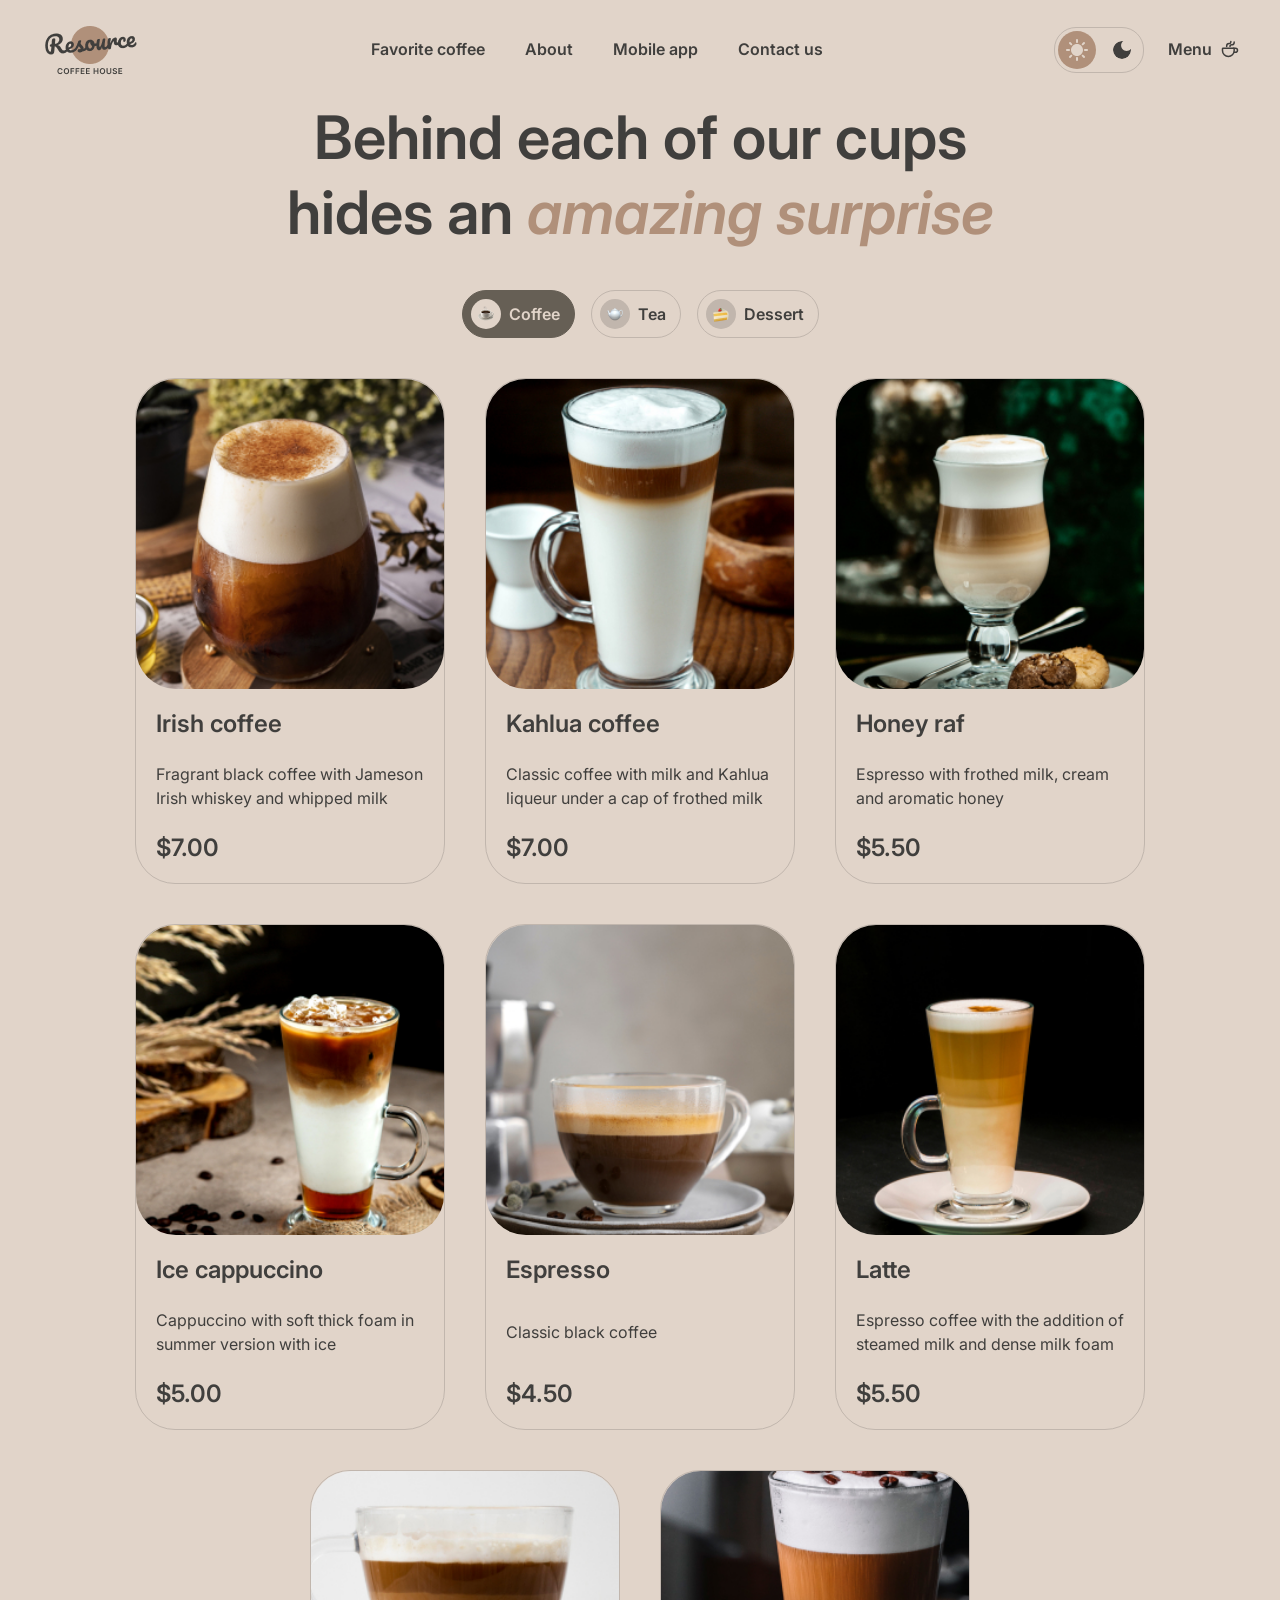
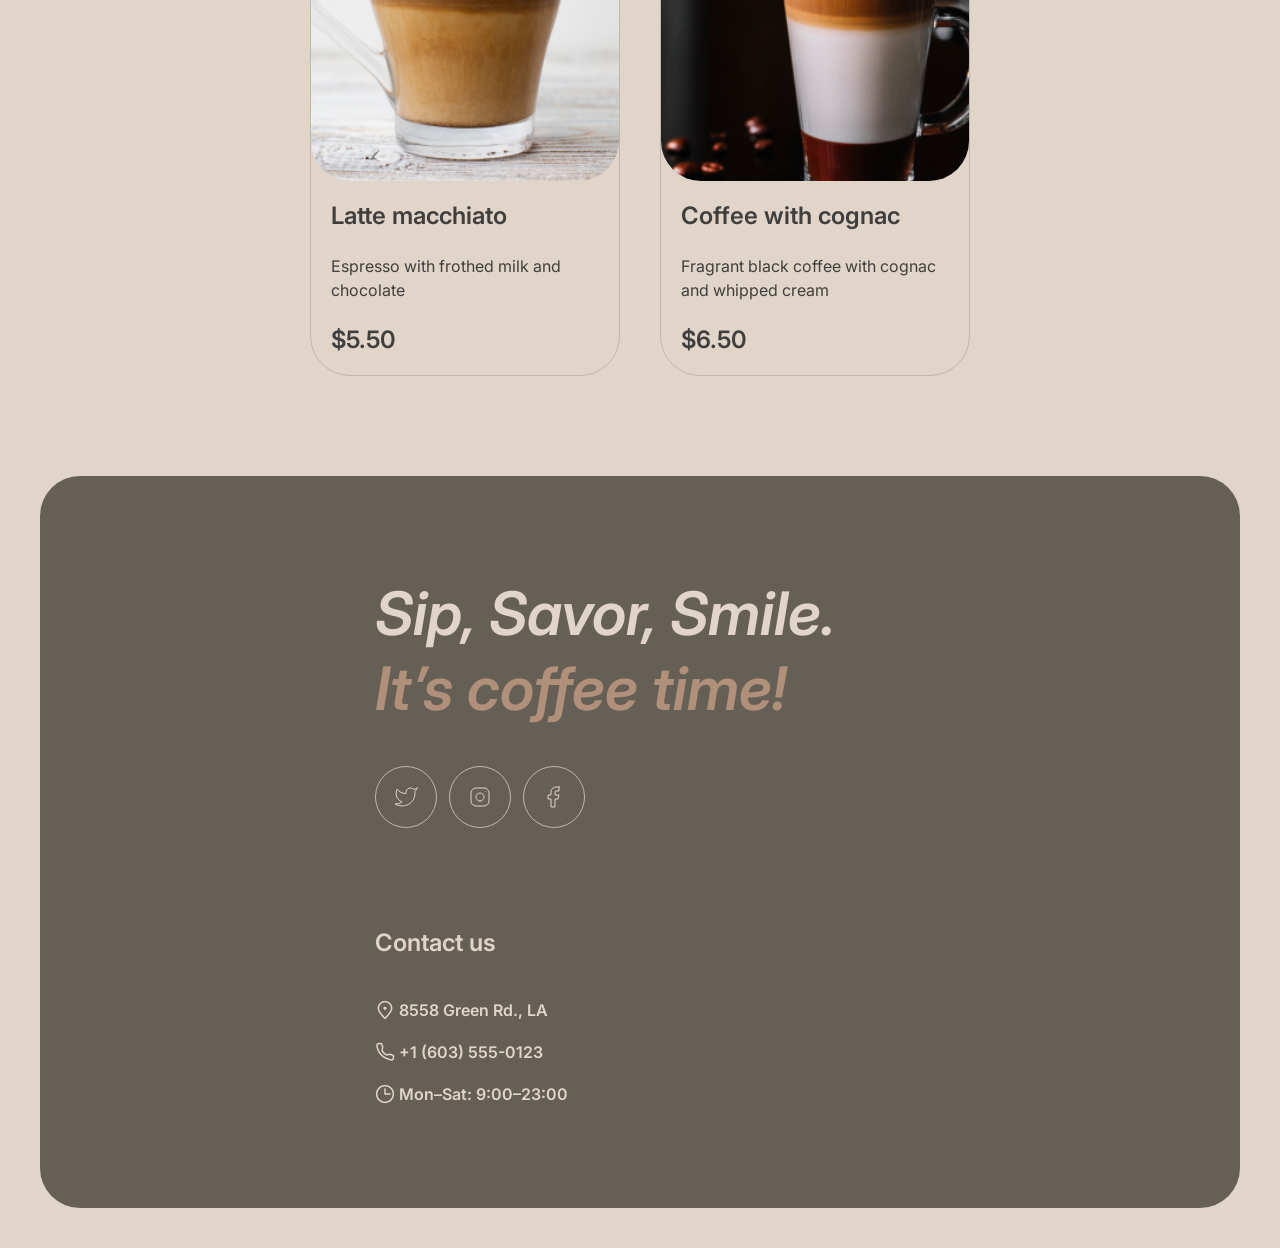
==== pages/menu.html @ 98337488 "feat: add slider" ====
<!DOCTYPE html>
<html lang="en">
<head>
    <meta charset="UTF-8">
    <meta name="viewport" content="width=device-width, initial-scale=1.0">
    <link rel="stylesheet" href="../style.css">
    <link rel="icon" href="../assets/img/favicon.svg" type="image/svg+xml">
    <link rel="preconnect" href="https://fonts.googleapis.com">
    <link rel="preconnect" href="https://fonts.gstatic.com" crossorigin>
    <link href="https://fonts.googleapis.com/css2?family=Inter:ital,opsz,wght@0,14..32,100..900;1,14..32,100..900&display=swap" rel="stylesheet">
    <title>Coffee House</title>
</head>
<body>
    <header class="wrapper">
        <div class="header-menu">
            <div class="logo">
                <a href="home.html">
                    <img class="logo-img light-logo active" src="../assets/img/logo-header.png" alt="Coffee House Logo">
                    <img class="logo-img dark-logo" src="../assets/img/logo-dark.png" alt="Coffee House Logo">
                </a>
            </div>
            <nav class="nav-links-container">
                <a href="home.html#favorite-coffee" class="link-button-text nav-link menu-item">Favorite coffee</a>
                <a href="home.html#about" class="link-button-text nav-link menu-item">About</a>
                <a href="home.html#mobile-app" class="link-button-text nav-link menu-item">Mobile app</a>
                <a href="home.html#contact-us" class="link-button-text nav-link menu-item">Contact us</a>
            </nav>
            <div class="coffee-menu">
                <div class="theme-switch">
                    <svg class = "sun active" width="22" height="22" viewBox="0 0 22 22" fill="none" xmlns="http://www.w3.org/2000/svg">
                        <path d="M10 3V1C10 0.45 10.45 0 11 0C11.55 0 12 0.45 12 1V3C12 3.55 11.55 4 11 4C10.45 4 10 3.55 10 3ZM17.36 6.05L18.77 4.63C19.16 4.24 19.16 3.61 18.77 3.22C18.38 2.83 17.75 2.83 17.36 3.22L15.95 4.64C15.56 5.03 15.56 5.66 15.95 6.05C16.34 6.44 16.97 6.44 17.36 6.05ZM21 10H19C18.45 10 18 10.45 18 11C18 11.55 18.45 12 19 12H21C21.55 12 22 11.55 22 11C22 10.45 21.55 10 21 10ZM11 18C10.45 18 10 18.45 10 19V21C10 21.55 10.45 22 11 22C11.55 22 12 21.55 12 21V19C12 18.45 11.55 18 11 18ZM4.64 6.05L3.22 4.64C2.83 4.25 2.83 3.61 3.22 3.23C3.61 2.85 4.25 2.84 4.63 3.23L6.04 4.64C6.43 5.03 6.43 5.67 6.04 6.05C5.65 6.43 5.02 6.44 4.64 6.05ZM15.95 15.95C15.56 16.34 15.56 16.98 15.95 17.36L17.36 18.77C17.75 19.16 18.39 19.16 18.77 18.77C19.16 18.38 19.16 17.74 18.77 17.36L17.36 15.95C16.98 15.56 16.34 15.56 15.95 15.95ZM1 12H3C3.55 12 4 11.55 4 11C4 10.45 3.55 10 3 10H1C0.45 10 0 10.45 0 11C0 11.55 0.45 12 1 12ZM4.64 18.78L6.05 17.37C6.44 16.98 6.44 16.34 6.05 15.96C5.66 15.58 5.02 15.57 4.64 15.96L3.23 17.37C2.84 17.76 2.84 18.4 3.23 18.78C3.61 19.17 4.25 19.17 4.64 18.78ZM11 5C7.69 5 5 7.69 5 11C5 14.31 7.69 17 11 17C14.31 17 17 14.31 17 11C17 7.69 14.31 5 11 5Z" fill="currentColor"/>
                    </svg>
                    <svg class="moon" width="18" height="18" viewBox="0 0 18 18" fill="none" xmlns="http://www.w3.org/2000/svg">
                        <path d="M9 0C4.03 0 0 4.03 0 9C0 13.97 4.03 18 9 18C13.97 18 18 13.97 18 9C18 8.54 17.96 8.08 17.9 7.64C16.92 9.01 15.32 9.9 13.5 9.9C10.52 9.9 8.1 7.48 8.1 4.5C8.1 2.69 8.99 1.08 10.36 0.0999999C9.92 0.0399999 9.46 0 9 0Z" fill="currentColor"/>
                    </svg>
                </div>
                <a href="menu.html" class="coffee-menu-button link-button-text menu-item">
                    <span>Menu</span>
                    <svg class="coffee-menu-icon" width="20" height="20" viewBox="0 0 20 20" fill="none" xmlns="http://www.w3.org/2000/svg">
                        <path d="M14.167 9.76667V11.6667C14.167 14.8883 11.5553 17.5 8.33366 17.5C5.112 17.5 2.50033 14.8883 2.50033 11.6667V9.76667C2.50033 9.4353 2.76896 9.16667 3.10033 9.16667H13.567C13.8984 9.16667 14.167 9.4353 14.167 9.76667Z" stroke="currentColor" stroke-width="1.5" stroke-linecap="round" stroke-linejoin="round"/>
                        <path d="M10.0003 7.50008C10.0003 6.66675 10.5956 5.83341 11.786 5.83341C13.101 5.83341 14.167 4.76743 14.167 3.45246V2.91675" stroke="currentColor" stroke-width="1.5" stroke-linecap="round" stroke-linejoin="round"/>
                        <path d="M6.66634 7.5V7.08333C6.66634 5.70262 7.78563 4.58333 9.16634 4.58333C10.0868 4.58333 10.833 3.83714 10.833 2.91667V2.5" stroke="currentColor" stroke-width="1.5" stroke-linecap="round" stroke-linejoin="round"/>
                        <path d="M13.333 9.16675H15.4163C16.5669 9.16675 17.4997 10.0995 17.4997 11.2501C17.4997 12.4007 16.5669 13.3334 15.4163 13.3334H14.1663" stroke="currentColor" stroke-width="1.5" stroke-linecap="round" stroke-linejoin="round"/>
                    </svg>
                </a>
            </div>
        </div>
    </header>

    <main class="wrapper">
        <section class="menu">
            <div class="menu-header">
                <h1 class="heading-2">Behind each of our cups hides an <span class="heading-2 accent">amazing surprise</span></h1>
                <div class="menu-tabs">
                    <div class="menu-tabs-button link-button-text active coffee-button">
                        <img src="../assets/img/coffee-icon.png" alt="Coffee">
                        <span>Coffee</span>
                    </div>
                    <div class="menu-tabs-button link-button-text tea-button" >
                        <img src="../assets/img/tea-icon.png" alt="Tea">
                        <span>Tea</span>
                    </div>
                    <div class="menu-tabs-button link-button-text dessert-button">
                        <img src="../assets/img/dessert-icon.png" alt="Dessert">
                        <span>Dessert</span>
                    </div>
                </div>
            </div>
            <div class="menu-lists">
                    <div class="menu-list coffee-list active">
                        <div class="menu-list-item">
                            <div class="menu-list-item-image" style="background-image: url('../assets/img/coffee-1.jpg');"></div>
                            <div class="menu-list-item-description">
                                <h2 class="heading-3">Irish coffee</h2>
                                <p class="medium-text">Fragrant black coffee with Jameson Irish whiskey and whipped milk</p>
                                <h2 class="heading-3">$7.00</h2>
                            </div>
                        </div>
                        <div class="menu-list-item">
                            <div class="menu-list-item-image" style="background-image: url('../assets/img/coffee-2.jpg');"></div>
                            <div class="menu-list-item-description">
                                <h2 class="heading-3">Kahlua coffee</h2>
                                <p class="medium-text">Classic coffee with milk and Kahlua liqueur under a cap of frothed milk</p>
                                <h2 class="heading-3">$7.00</h2>
                            </div>
                        </div>
                        <div class="menu-list-item">
                            <div class="menu-list-item-image" style="background-image: url('../assets/img/coffee-3.jpg');"></div>
                            <div class="menu-list-item-description">
                                <h2 class="heading-3">Honey raf</h2>
                                <p class="medium-text">Espresso with frothed milk, cream and aromatic honey</p>
                                <h2 class="heading-3">$5.50</h2>
                            </div>
                        </div>
                        <div class="menu-list-item">
                            <div class="menu-list-item-image" style="background-image: url('../assets/img/coffee-4.jpg');"></div>
                            <div class="menu-list-item-description">
                                <h2 class="heading-3">Ice cappuccino</h2>
                                <p class="medium-text">Cappuccino with soft thick foam in summer version with ice</p>
                                <h2 class="heading-3">$5.00</h2>
                            </div>
                        </div>
                        <div class="menu-list-item">
                            <div class="menu-list-item-image" style="background-image: url('../assets/img/coffee-5.jpg');"></div>
                            <div class="menu-list-item-description">
                                <h2 class="heading-3">Espresso</h2>
                                <p class="medium-text">Classic black coffee</p>
                                <h2 class="heading-3">$4.50</h2>
                            </div>
                        </div>
                        <div class="menu-list-item">
                            <div class="menu-list-item-image" style="background-image: url('../assets/img/coffee-6.jpg');"></div>
                            <div class="menu-list-item-description">
                                <h2 class="heading-3">Latte</h2>
                                <p class="medium-text">Espresso coffee with the addition of steamed milk and dense milk foam</p>
                                <h2 class="heading-3">$5.50</h2>
                            </div>
                        </div>
                        <div class="menu-list-item">
                            <div class="menu-list-item-image" style="background-image: url('../assets/img/coffee-7.jpg');"></div>
                            <div class="menu-list-item-description">
                                <h2 class="heading-3">Latte macchiato</h2>
                                <p class="medium-text">Espresso with frothed milk and chocolate</p>
                                <h2 class="heading-3">$5.50</h2>
                            </div>
                        </div>
                        <div class="menu-list-item">
                            <div class="menu-list-item-image" style="background-image: url('../assets/img/coffee-8.jpg');"></div>
                            <div class="menu-list-item-description">
                                <h2 class="heading-3">Coffee with cognac</h2>
                                <p class="medium-text">Fragrant black coffee with cognac and whipped cream</p>
                                <h2 class="heading-3">$6.50</h2>
                            </div>
                        </div>
                    </div>
                    <div class="menu-list tea-list">
                        <div class="menu-list-item">
                            <div class="menu-list-item-image" style="background-image: url('../assets/img/tea-1.png');"></div>
                            <div class="menu-list-item-description">
                                <h2 class="heading-3">Moroccan</h2>
                                <p class="medium-text">Fragrant black tea with the addition of tangerine, cinnamon, honey, lemon and mint</p>
                                <h2 class="heading-3">$4.50</h2>
                            </div>
                        </div>
                        <div class="menu-list-item">
                            <div class="menu-list-item-image" style="background-image: url('../assets/img/tea-2.png');"></div>
                            <div class="menu-list-item-description">
                                <h2 class="heading-3">Ginger</h2>
                                <p class="medium-text">Original black tea with fresh ginger, lemon and honey</p>
                                <h2 class="heading-3">$5.00</h2>
                            </div>
                        </div>
                        <div class="menu-list-item">
                            <div class="menu-list-item-image" style="background-image: url('../assets/img/tea-3.png');"></div>
                            <div class="menu-list-item-description">
                                <h2 class="heading-3">Cranberry</h2>
                                <p class="medium-text">Invigorating black tea with cranberry and honey</p>
                                <h2 class="heading-3">$5.00</h2>
                            </div>
                        </div>
                        <div class="menu-list-item">
                            <div class="menu-list-item-image" style="background-image: url('../assets/img/tea-4.png');"></div>
                            <div class="menu-list-item-description">
                                <h2 class="heading-3">Sea buckthorn</h2>
                                <p class="medium-text">Toning sweet black tea with sea buckthorn, fresh thyme and cinnamon</p>
                                <h2 class="heading-3">$5.50</h2>
                            </div>
                        </div>
                    </div>
                    <div class="menu-list dessert-list">
                        <div class="menu-list-item">
                            <div class="menu-list-item-image" style="background-image: url('../assets/img/dessert-1.png');"></div>
                            <div class="menu-list-item-description">
                                <h2 class="heading-3">Marble cheesecake</h2>
                                <p class="medium-text">Philadelphia cheese with lemon zest on a light sponge cake and red currant jam</p>
                                <h2 class="heading-3">$3.50</h2>
                            </div>
                        </div>
                        <div class="menu-list-item">
                            <div class="menu-list-item-image" style="background-image: url('../assets/img/dessert-2.png');"></div>
                            <div class="menu-list-item-description">
                                <h2 class="heading-3">Red velvet</h2>
                                <p class="medium-text">Layer cake with cream cheese frosting</p>
                                <h2 class="heading-3">$4.00</h2>
                            </div>
                        </div>
                        <div class="menu-list-item">
                            <div class="menu-list-item-image" style="background-image: url('../assets/img/dessert-3.png');"></div>
                            <div class="menu-list-item-description">
                                <h2 class="heading-3">Cheesecakes</h2>
                                <p class="medium-text">Soft cottage cheese pancakes with sour cream and fresh berries and sprinkled with powdered sugar</p>
                                <h2 class="heading-3">$4.50</h2>
                            </div>
                        </div>
                        <div class="menu-list-item">
                            <div class="menu-list-item-image" style="background-image: url('../assets/img/dessert-4.png');"></div>
                            <div class="menu-list-item-description">
                                <h2 class="heading-3">Creme brulee</h2>
                                <p class="medium-text">Delicate creamy dessert in a caramel basket with wild berries</p>
                                <h2 class="heading-3">$4.00</h2>
                            </div>
                        </div>
                        <div class="menu-list-item">
                            <div class="menu-list-item-image" style="background-image: url('../assets/img/dessert-5.png');"></div>
                            <div class="menu-list-item-description">
                                <h2 class="heading-3">Pancakes</h2>
                                <p class="medium-text">Tender pancakes with strawberry jam and fresh strawberries</p>
                                <h2 class="heading-3">$4.50</h2>
                            </div>
                        </div>
                        <div class="menu-list-item">
                            <div class="menu-list-item-image" style="background-image: url('../assets/img/dessert-6.png');"></div>
                            <div class="menu-list-item-description">
                                <h2 class="heading-3">Honey cake</h2>
                                <p class="medium-text">Classic honey cake with delicate custard</p>
                                <h2 class="heading-3">$4.50</h2>
                            </div>
                        </div>
                        <div class="menu-list-item">
                            <div class="menu-list-item-image" style="background-image: url('../assets/img/dessert-7.png');"></div>
                            <div class="menu-list-item-description">
                                <h2 class="heading-3">Chocolate cake</h2>
                                <p class="medium-text">Cake with hot chocolate filling and nuts with dried apricots</p>
                                <h2 class="heading-3">$5.50</h2>
                            </div>
                        </div>
                        <div class="menu-list-item">
                            <div class="menu-list-item-image" style="background-image: url('../assets/img/dessert-8.png');"></div>
                            <div class="menu-list-item-description">
                                <h2 class="heading-3">Black forest</h2>
                                <p class="medium-text">A combination of thin sponge cake with cherry jam and light chocolate mousse</p>
                                <h2 class="heading-3">$6.50</h2>
                            </div>
                        </div>
                    </div>
                </div>
        </section>
    </main>

    <footer class="wrapper">
         <div class="contact-us" id="contact-us">
            <div class="contact-block">
                <h2 class="heading-2 accent">Sip, Savor, Smile.
                    <br>
                    <span class="heading-2 accent">It’s coffee time!</span>
                </h2>
                <div class="socials">
                    <a class="social twitter" href="https://twitter.com" target="_blank">
                        <svg width="24" height="24" viewBox="0 0 24 24" fill="none" xmlns="http://www.w3.org/2000/svg">
                            <path d="M23 3.01006C23 3.01006 20.9821 4.20217 19.86 4.54006C19.2577 3.84757 18.4573 3.35675 17.567 3.13398C16.6767 2.91122 15.7395 2.96725 14.8821 3.29451C14.0247 3.62177 13.2884 4.20446 12.773 4.96377C12.2575 5.72309 11.9877 6.62239 12 7.54006V8.54006C10.2426 8.58562 8.50127 8.19587 6.93101 7.4055C5.36074 6.61513 4.01032 5.44869 3 4.01006C3 4.01006 -1 13.0101 8 17.0101C5.94053 18.408 3.48716 19.109 1 19.0101C10 24.0101 21 19.0101 21 7.51006C20.9991 7.23151 20.9723 6.95365 20.92 6.68006C21.9406 5.67355 23 3.01006 23 3.01006Z" stroke="currentColor" stroke-linecap="round" stroke-linejoin="round"/>
                        </svg>
                    </a>
                    <a class="social instagram" href="https://instagram.com" target="_blank">
                        <svg width="24" height="24" viewBox="0 0 24 24" fill="none" xmlns="http://www.w3.org/2000/svg">
                            <path d="M12 16C14.2091 16 16 14.2091 16 12C16 9.79086 14.2091 8 12 8C9.79086 8 8 9.79086 8 12C8 14.2091 9.79086 16 12 16Z" stroke="currentColor" stroke-linecap="round" stroke-linejoin="round"/>
                            <path d="M3 16V8C3 5.23858 5.23858 3 8 3H16C18.7614 3 21 5.23858 21 8V16C21 18.7614 18.7614 21 16 21H8C5.23858 21 3 18.7614 3 16Z" stroke="currentColor"/>
                            <path d="M17.5 6.51L17.51 6.49889" stroke="currentColor" stroke-linecap="round" stroke-linejoin="round"/>
                        </svg>
                    </a>
                    <a class="social facebook" href="https://facebook.com" target="_blank">
                        <svg width="24" height="24" viewBox="0 0 24 24" fill="none" xmlns="http://www.w3.org/2000/svg">
                            <path d="M17 2H14C12.6739 2 11.4021 2.52678 10.4645 3.46447C9.52678 4.40215 9 5.67392 9 7V10H6V14H9V22H13V14H16L17 10H13V7C13 6.73478 13.1054 6.48043 13.2929 6.29289C13.4804 6.10536 13.7348 6 14 6H17V2Z" stroke="currentColor" stroke-linecap="round" stroke-linejoin="round"/>
                        </svg>
                    </a>
                </div>
            </div>
            <div class="contact-info contact-block">
                <h3 class="heading-3 accent">Contact us</h3>
                <div class="contacts">
                    <a class="link-button-text contact" href="https://maps.app.goo.gl/4xZyrNKnWmaLaqpF9" target="_blank">
                        <img src="../assets/img/pin-alt.png" alt="alt">
                        <p>8558 Green Rd.,  LA</p>
                    </a>
                    <a class="link-button-text contact" href="tel:+16035550123">
                        <img src="../assets/img/phone.png" alt="alt">
                        <p>+1 (603) 555-0123</p>
                    </a>

                    <div class="link-button-text contact">
                        <img src="../assets/img/clock.png" alt="alt">
                        <p>Mon–Sat: 9:00–23:00</p>
                    </div>
                </div>
            </div>
         </div>
    </footer>

    <script src="../js/script.js"></script>
</body>
</html>
---- style.css ----
:root{
    --color-text-primary: #403F3D;
    --color-text-inverse: #E1D4C9;
    --color-text-accent: #B0907A;
    --color-background-page: #E1D4C9;
    --color-background-container: #665F55;
    --color-background-overlay: #403F3D;
    --color-border-primary: #C1B6AD;
    --color-border-inverse: #665F55;

    --color-text-accent-light: #B0907A;
    --color-border-primary-dark: #665F55;
}

html[data-theme='dark'] {
    --color-text-primary: #E1D4C9;
    --color-text-inverse: #E1D4C9;
    --color-text-accent: #B0907A;
    --color-background-page: #292826;
    --color-background-container: #403F3D;
    --color-background-overlay: #292826;
    --color-border-primary: #665F55;
    --color-border-inverse: #C1B6AD;
}

* {
    margin: 0;
    padding: 0;
    font-family: 'Inter', sans-serif;
}

html {
    scroll-behavior: smooth;
    background-color: var(--color-background-page);
}

a{
    text-decoration: none;
}

.heading-1 {
    font-size: 72px;
    font-weight: 600;
    line-height: 105%;
}

.heading-1.accent, .heading-2.accent {
    font-style: italic;
}

.heading-2 {
    font-size: 60px;
    font-weight: 600;
    line-height: 125%;
}

.heading-3 {
    font-size: 24px;
    font-weight: 600;
    line-height: 125%;
}

.medium-text {
    font-size: 16px;
    font-weight: 400;
    line-height: 150%;
}

.caption-text {
    font-size: 10px;
    font-weight: 600;
    line-height: 140%;
}

.link-button-text {
    font-size: 16px;
    font-weight: 600;
    line-height: 150%;
}

.burger-link-text {
    font-size: 32px;
    font-weight: 600;
    line-height: 125%;
}

.wrapper{
    display: flex;
    flex-direction: column;
    max-width: 1440px;
    margin-left: auto;
    margin-right: auto;
}

.header-menu {
    display: flex;
    justify-content: space-between;
    align-items: center;
    padding: 20px 40px;
}

.logo-img{
    display: none;
}

.logo-img.active{
    display: block;
}

.nav-links-container {
    display: flex;
    justify-content: center;
    align-items: center;
    gap: 40px;
}

.nav-link {
    color: var(--color-text-primary);
}

.coffee-menu {
    display: flex;
    justify-content: center;
    align-items: center;
    gap: 24px;
    cursor: pointer;
}

.theme-switch {
    display: flex;
    justify-content: center;
    align-items: center;
    gap: 8px;
    padding: 3px;
    border-style: solid;
    border-radius: 22px;
    border-width: 1px;
    border-color: var(--color-border-primary);
}

.theme-switch > img {
    border-radius: 50%;
}

.sun {
    color: var(--color-text-inverse);
    transition: color 0.3s ease,
        background-color 0.3s ease;
    padding: 8px;
    border-radius: 100%;
}

.sun:hover, .sun.active {
    color: var(--color-text-inverse);
    background-color: var(--color-text-accent);
}

.moon {
    color: var(--color-text-primary);
    transition: color 0.3s ease,
        background-color 0.3s ease;
    padding: 9px;
    border-radius: 100%;
}

.moon:hover, .moon.active {
    color: var(--color-text-inverse);
    background-color: var(--color-border-primary-dark);
}

.coffee-menu-button {
    display: flex;
    align-items: center;
    gap: 8px;
    color: var(--color-text-primary);
}

.coffee-menu-icon {
  color: var(--color-text-primary);
}

.menu-item
{
    border-bottom: 2px solid transparent;
    transition: border-bottom-color 0.3s ease;
}

.menu-item:hover {
    border-bottom: 2px solid var(--color-text-primary);
}

main {
    display: flex;
    flex-direction: column;
    gap: 100px;
}

.hero {
    display: flex;
    justify-content: space-between;
    align-items: flex-start;
    flex-direction: row;
    text-align: left;
    background-position: center;
    border-radius: 40px;
    padding: 100px;
    margin: 0px 40px;
    overflow: hidden;
    position: relative;
    box-sizing: border-box;
}

.hero-video{
    position: absolute;
    inset: 0;
    width: 100%;
    height: 100%;
    object-fit: cover;
    object-position: center;
    z-index: -2;
}

.hero-other {
    display: flex;
    flex-direction: column;
    align-items: flex-start;
    text-align: left;
    gap: 40px;
    width: 530px;
}

.hero-other> h1 {
    color: var(--color-text-inverse);
}

.hero-other> h1 > span {
    color: var(--color-text-accent);
}

.hero-other> p {
    color: var(--color-text-inverse);
}

.button-primary {
    display: flex;
    justify-content: center;
    align-items: center;
    gap: 8px;
    background-color: var(--color-background-page);
    text-align: center;
    color: var(--color-text-primary);
    text-decoration: none;
    border-radius: 100px;
    width: 200px;
    line-height: 64px;
    cursor: pointer;
}

.button-primary span{
    padding-left: 20px;
}

.button-primary svg {
    color: transparent;
    transition: color 0.3s ease;
}

.button-primary:hover svg {
    color: var(--color-text-primary);
}

.favorite-coffee {
    margin: 0px 40px;
    display: flex;
    justify-content: center;
    align-items: center;
    flex-direction: column;
    gap: 40px;
}

.favorite-coffee > h2 , .about > h2, .offer > h2 , .menu-header > h1 {
    color: var(--color-text-primary);
}

.favorite-coffee > h2 {
    text-align: center;
}

.favorite-coffee> h2 > span, .about> h2 > span, .offer > h2 > span, .menu-header > h1 > span {
    color: var(--color-text-accent);
}

.slider {
    display: flex;
    flex-direction: column;
    justify-content: center;
    align-items: center;
    gap: 40px;
    width: 100%;
}

.slider-body {
    display: flex;
    justify-content: space-between;
    flex-direction: row;
    align-items: center;
    width: 100%;
    gap: 40px;
}

.button-slider {
    color: var(--color-text-primary);
    padding: 18px;
    background-position: center;
    cursor: pointer;
    transition: color 0.3s ease,
        background-color 0.3s ease,
        border-color 0.3s ease;
    border-radius: 100%;
    border: 1px solid var(--color-border-inverse);
}

.button-slider:hover {
    color: var(--color-text-inverse);
    background-color: var(--color-background-container);
    border-color: transparent;
}

.button-slider.left {
    transform: rotate(180deg);
}

.row-slider {
    display: flex;
    width: 480px;
    max-width: 100%;
    overflow: hidden;
}

.slide  * {
    color: var(--color-text-primary);
    text-align: center;
}

.slide {
    flex: 0 0 100%;
    display: flex;
    flex-direction: column;
    gap: 20px;
    transform: translateX(calc(var(--current, 0) * -100%));
    transition: transform 0.6s ease-in-out;
}

.slider-image {
    max-width: 100%;
}

.slider-description {
    display: flex;
    flex-direction: column;
    align-items: center;
    gap: 16px;
}

.slider-controls {
    display: flex;
    flex-direction: row;
    align-items: center;
    gap: 12px;
}

.slider-control {
    width: 40px;
    height: 4px;
    background-color: var(--color-border-primary);
    border-radius: 2px;
    cursor: pointer;
}

.slider-control.active {
    background-color: var(--color-border-inverse);
}

.about {
    display: flex;
    justify-content: center;
    align-items: center;
    flex-direction: column;
    gap: 40px;
}

.about > .heading-2{
    margin: 0px 40px;
}

.about-images {
    margin: 0px 40px;
    display: flex;
    flex-direction: column;
    align-content: space-between;
    gap: 40px;
    flex-wrap: wrap;
    height: 1060px;
    cursor: pointer;
}

.about-image-wrapper {
    border-radius: 20px;
    overflow: hidden;
    position: relative;
}

.about-image {
    border-radius: 20px;
    background-repeat: no-repeat;
    background-position: center;
    background-size: 130%;
    transition: background-size 0.3s ease;
    width: 660px;
}

.about-image:hover {
    background-size: 110%;
}

.about-shrink {
    height: 430px;
}

.about-grow {
    height: 590px;
}

.mobile-app {
    margin: 0px 40px;
    display: flex;
    justify-content: center;
    align-items: center;
    flex-direction: row;
    gap: 100px;
}

.offer {
    display: flex;
    justify-content: center;
    align-items: center;
    flex-direction: column;
    gap: 40px;
    color: var(--color-text-primary);
}

.app-buttons {
    display: flex;
    justify-content: flex-start;
    flex-direction: row;
    gap: 20px;
    width: 100%;
}

.app-button {
    width: 160px;
    display: flex;
    gap: 8px;
    padding: 12px 20px;
    border-radius: 40px;
    border: 1px solid var(--color-border-inverse);
    cursor: pointer;
    color: var(--color-text-primary);
    transition: color 0.3s ease,
        background-color 0.3s ease,
        border-color 0.3s ease;
}

.app-button:hover {
    color: var(--color-text-inverse);
    background-color: var(--color-background-container);
    border-color: transparent;
}

footer {
    width: 100%;
    padding-top: 100px;
}

.contact-us {
    background: var(--color-background-container);
    display: flex;
    justify-content: flex-start;
    align-items: center;
    flex-direction: row;
    gap: 100px;
    border-radius: 40px;
    width: auto;
    padding: 100px;
    margin: 0px 40px 40px 40px;
}

.contact-us h2 {
    color: var(--color-text-inverse);
}

.contact-us h2 > span {
    color: var(--color-text-accent);
}

.contact-block {
    width: 530px;
    display: flex;
    justify-content: flex-start;
    flex-direction: column;
    gap: 40px;
}

.socials {
    display: flex;
    justify-content: flex-start;
    flex-direction: row;
    align-items: center;
    gap: 12px;
}

.social {
    width: 60px;
    height: 60px;
    cursor: pointer;
    display: flex;
    justify-content: center;
    flex-direction: row;
    align-items: center;
    transition: color 0.3s ease,
        background-color 0.3s ease;
    border-radius: 100%;
    color: var(--color-text-inverse);
    border: 1px solid var(--color-border-primary);
}

.social:hover {
    color: var(--color-text-primary);
    background-color: var(--color-background-page);
    border-color: transparent;
}

.contacts {
    display: flex;
    justify-content: flex-start;
    flex-direction: column;
    gap: 16px;
}

.contact-info h3 {
    color: var(--color-text-inverse);
}

.contact-info .link-button-text{
    color: var(--color-text-inverse);
}

.contact {
    display: flex;
    flex-direction: row;
    align-items: center;
    gap: 4px;
    cursor: pointer;
    width: fit-content;
    border-bottom: 2px solid transparent;
    transition: border-color 0.3s ease;
}

.contact:hover {
    border-bottom: 2px solid var(--color-text-inverse);
}

.menu {
    margin: 0px 40px;
    display: flex;
    justify-content: center;
    align-items: center;
    flex-direction: column;
    gap: 40px;
}

.menu-header {
    display: flex;
    justify-content: center;
    align-items: center;
    flex-direction: column;
    gap: 40px;
    width: 800px;
    text-align: center;
}

.menu-tabs {
    display: flex;
    flex-direction: row;
    justify-content: center;
    align-items: center;
    gap: 16px;
}

.menu-tabs-button {
    text-align: center;
    cursor: pointer;
    border-radius: 24px;
    border: 1px solid var(--color-border-primary);
    padding: 8px 14px 8px 8px;
    display: flex;
    flex-direction: row;
    justify-content: center;
    align-items: center;
    gap: 8px;
    color: var(--color-text-primary);
    transition: background-color 0.3s ease,
        border 0.3s ease,
        color 0.3s ease;
}

.menu-tabs-button > img {
    height: 30px;
    width: 30px;
    border-radius: 100%;
    object-fit: none;
    background-color: var(--color-border-primary);
    background-position: center;
    background-size: contain;
    transition: background-color 0.3s ease;
}

.menu-tabs-button:hover, .menu-tabs-button.active {
    background-color: var(--color-background-container);
    border: 1px solid var(--color-background-container);;
    color: var(--color-text-inverse);
}

.menu-tabs-button:hover > img, .menu-tabs-button.active > img {
    background-color: var(--color-background-page);
}

.menu-list {
    display: none;
    flex-direction: row;
    flex-wrap: wrap;
    gap: 40px;
    justify-content: center;
    align-items: center;
}

.menu-list.active {
    display: flex;
}

.menu-list-item {
    width: 308px;
    height: 504px;
    border: 1px solid var(--color-border-primary);
    border-radius: 40px;
    display: flex;
    flex-direction: column;
}

.menu-list-item  * {
    color: var(--color-text-primary);
    text-align: left;
    display: flex;
    flex-direction: column;
    cursor: pointer;
}

.menu-list-item-image {
    height: 310px;
    border-radius: 40px;
    background-repeat: no-repeat;
    background-position: center;
    background-size: 130%;
    transition: background-size 0.3s ease;
    cursor: pointer;
}

.menu-list-item-image:hover, .menu-list-item:hover .menu-list-item-image {
    background-size: 110%;
}

.menu-list-item-description {
    padding: 20px;
    display: flex;
    flex-direction: column;
    justify-content: space-between;
    height: auto;
    flex-grow: 2;
}

@media (max-width: 1439px) {

    .about-images{
        flex-direction: row;
        height: auto;
        justify-content: center;
    }

    .about-shrink {
        display: none
    }

    .mobile-app{
        flex-direction: column;
    }

    .contact-us{
        flex-direction: column;
    }
}

@media (max-width: 1023px) {

    .menu-header{
        width: auto;
    }

    .nav-links-container{
        display: none;
    }
}

@media (max-width: 767px) {

    .heading-1 {
        font-size: 42px;
        font-weight: 600;
        line-height: 115%;
    }

    .heading-2 {
        font-size: 32px;
        font-weight: 600;
        line-height: 125%;
    }

   .header-menu {
        padding: 20px 16px;
    }

    .hero {
        margin: 0px 16px;
        padding: 60px 16px;
    }

    .button-slider{
        display: none;
    }

    .slide.active {
        width: auto;
    }

    .about-images {
        margin: 0px 16px;
        width: calc(100% - 32px);
    }

    .about-image{
        width: 100%;
    }

    .mobile-app {
        margin: 0px 16px;
        width: calc(100% - 32px);
    }

    .mobile-app>img {
        width: 100%;
        object-fit: cover;
    }

    .app-buttons{
        flex-direction: column;
    }

    .contact-us {
        flex-direction: column;
        gap: 40px;
        padding: 60px 16px;
        margin: 0px 16px 40px 16px;
    }

    .contact-block {
        width: 100%;
    }
}
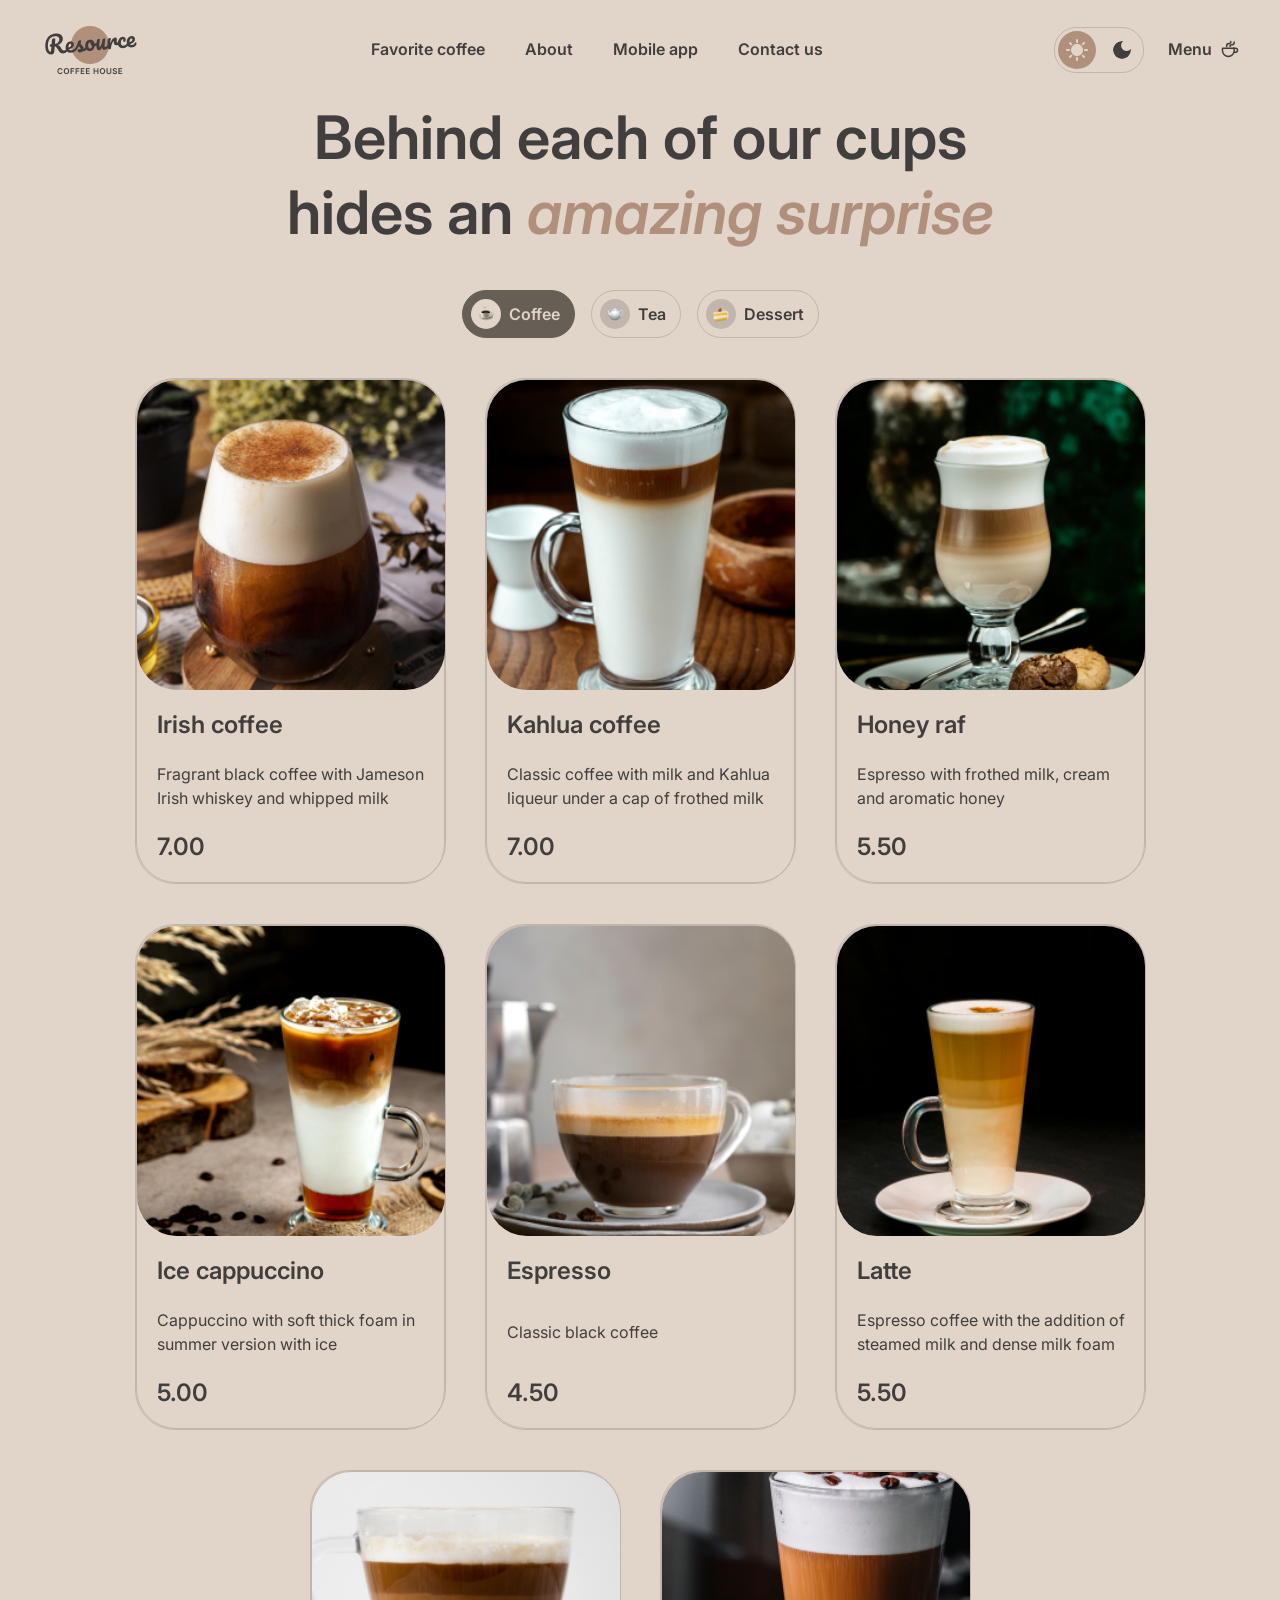
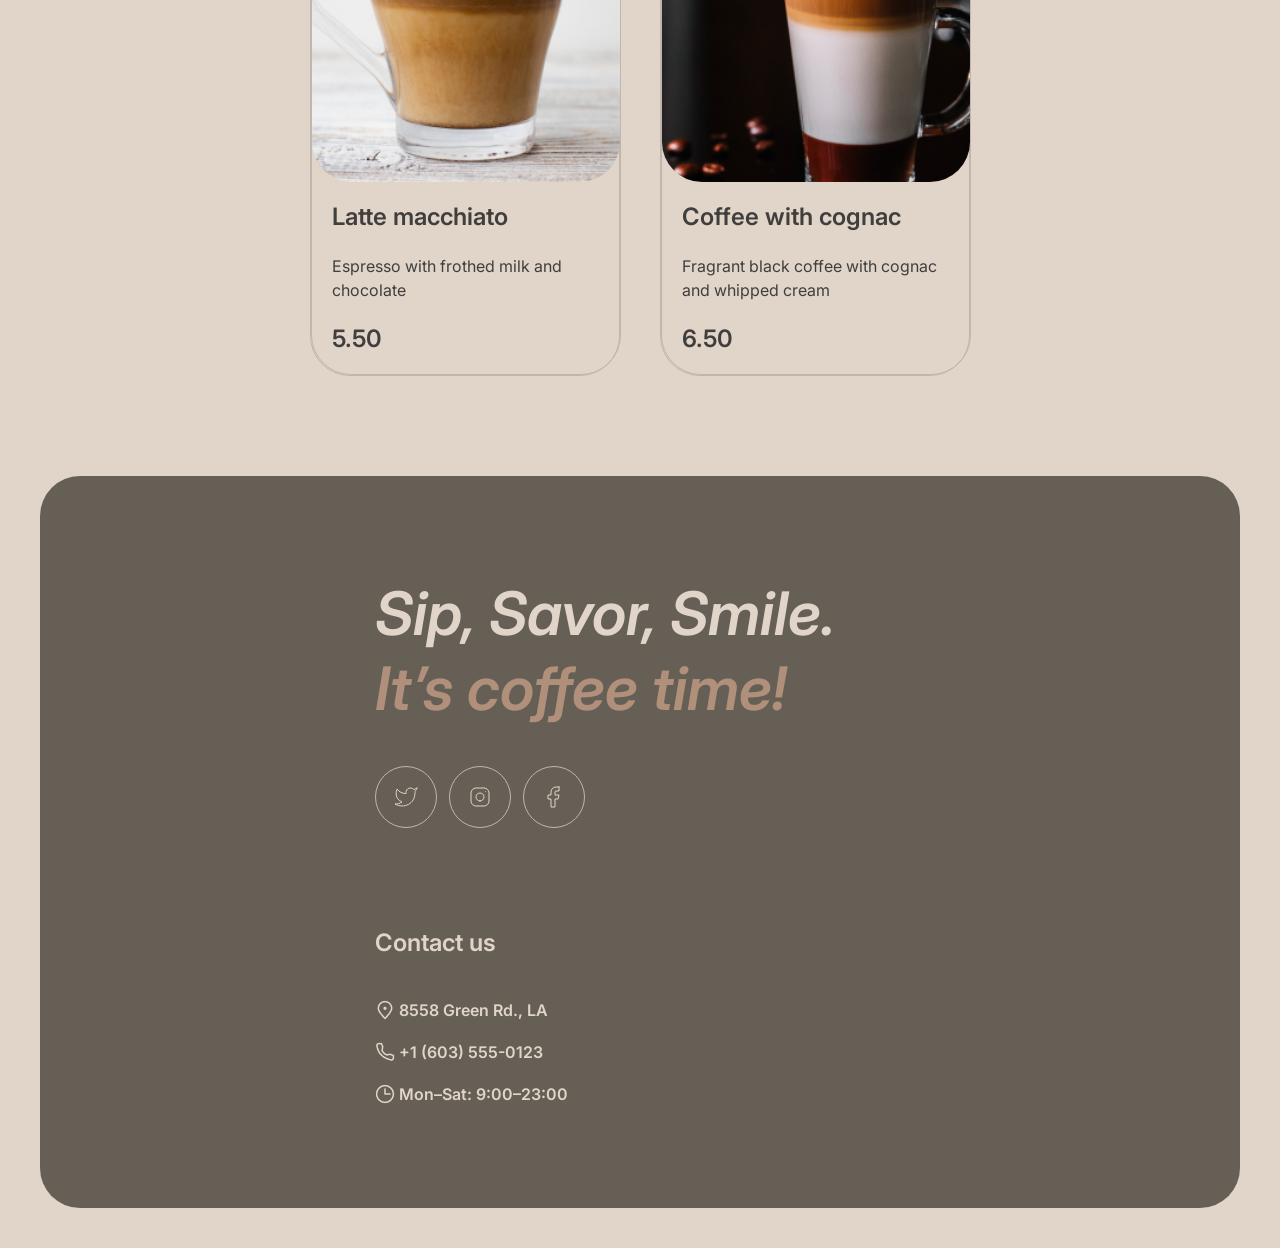
==== commit 039a696c: "feat: menu items load" ====
--- a/pages/menu.html
+++ b/pages/menu.html
@@ -68,170 +68,13 @@
             </div>
             <div class="menu-lists">
                     <div class="menu-list coffee-list active">
-                        <div class="menu-list-item">
-                            <div class="menu-list-item-image" style="background-image: url('../assets/img/coffee-1.jpg');"></div>
-                            <div class="menu-list-item-description">
-                                <h2 class="heading-3">Irish coffee</h2>
-                                <p class="medium-text">Fragrant black coffee with Jameson Irish whiskey and whipped milk</p>
-                                <h2 class="heading-3">$7.00</h2>
-                            </div>
-                        </div>
-                        <div class="menu-list-item">
-                            <div class="menu-list-item-image" style="background-image: url('../assets/img/coffee-2.jpg');"></div>
-                            <div class="menu-list-item-description">
-                                <h2 class="heading-3">Kahlua coffee</h2>
-                                <p class="medium-text">Classic coffee with milk and Kahlua liqueur under a cap of frothed milk</p>
-                                <h2 class="heading-3">$7.00</h2>
-                            </div>
-                        </div>
-                        <div class="menu-list-item">
-                            <div class="menu-list-item-image" style="background-image: url('../assets/img/coffee-3.jpg');"></div>
-                            <div class="menu-list-item-description">
-                                <h2 class="heading-3">Honey raf</h2>
-                                <p class="medium-text">Espresso with frothed milk, cream and aromatic honey</p>
-                                <h2 class="heading-3">$5.50</h2>
-                            </div>
-                        </div>
-                        <div class="menu-list-item">
-                            <div class="menu-list-item-image" style="background-image: url('../assets/img/coffee-4.jpg');"></div>
-                            <div class="menu-list-item-description">
-                                <h2 class="heading-3">Ice cappuccino</h2>
-                                <p class="medium-text">Cappuccino with soft thick foam in summer version with ice</p>
-                                <h2 class="heading-3">$5.00</h2>
-                            </div>
-                        </div>
-                        <div class="menu-list-item">
-                            <div class="menu-list-item-image" style="background-image: url('../assets/img/coffee-5.jpg');"></div>
-                            <div class="menu-list-item-description">
-                                <h2 class="heading-3">Espresso</h2>
-                                <p class="medium-text">Classic black coffee</p>
-                                <h2 class="heading-3">$4.50</h2>
-                            </div>
-                        </div>
-                        <div class="menu-list-item">
-                            <div class="menu-list-item-image" style="background-image: url('../assets/img/coffee-6.jpg');"></div>
-                            <div class="menu-list-item-description">
-                                <h2 class="heading-3">Latte</h2>
-                                <p class="medium-text">Espresso coffee with the addition of steamed milk and dense milk foam</p>
-                                <h2 class="heading-3">$5.50</h2>
-                            </div>
-                        </div>
-                        <div class="menu-list-item">
-                            <div class="menu-list-item-image" style="background-image: url('../assets/img/coffee-7.jpg');"></div>
-                            <div class="menu-list-item-description">
-                                <h2 class="heading-3">Latte macchiato</h2>
-                                <p class="medium-text">Espresso with frothed milk and chocolate</p>
-                                <h2 class="heading-3">$5.50</h2>
-                            </div>
-                        </div>
-                        <div class="menu-list-item">
-                            <div class="menu-list-item-image" style="background-image: url('../assets/img/coffee-8.jpg');"></div>
-                            <div class="menu-list-item-description">
-                                <h2 class="heading-3">Coffee with cognac</h2>
-                                <p class="medium-text">Fragrant black coffee with cognac and whipped cream</p>
-                                <h2 class="heading-3">$6.50</h2>
-                            </div>
-                        </div>
+
                     </div>
                     <div class="menu-list tea-list">
-                        <div class="menu-list-item">
-                            <div class="menu-list-item-image" style="background-image: url('../assets/img/tea-1.png');"></div>
-                            <div class="menu-list-item-description">
-                                <h2 class="heading-3">Moroccan</h2>
-                                <p class="medium-text">Fragrant black tea with the addition of tangerine, cinnamon, honey, lemon and mint</p>
-                                <h2 class="heading-3">$4.50</h2>
-                            </div>
-                        </div>
-                        <div class="menu-list-item">
-                            <div class="menu-list-item-image" style="background-image: url('../assets/img/tea-2.png');"></div>
-                            <div class="menu-list-item-description">
-                                <h2 class="heading-3">Ginger</h2>
-                                <p class="medium-text">Original black tea with fresh ginger, lemon and honey</p>
-                                <h2 class="heading-3">$5.00</h2>
-                            </div>
-                        </div>
-                        <div class="menu-list-item">
-                            <div class="menu-list-item-image" style="background-image: url('../assets/img/tea-3.png');"></div>
-                            <div class="menu-list-item-description">
-                                <h2 class="heading-3">Cranberry</h2>
-                                <p class="medium-text">Invigorating black tea with cranberry and honey</p>
-                                <h2 class="heading-3">$5.00</h2>
-                            </div>
-                        </div>
-                        <div class="menu-list-item">
-                            <div class="menu-list-item-image" style="background-image: url('../assets/img/tea-4.png');"></div>
-                            <div class="menu-list-item-description">
-                                <h2 class="heading-3">Sea buckthorn</h2>
-                                <p class="medium-text">Toning sweet black tea with sea buckthorn, fresh thyme and cinnamon</p>
-                                <h2 class="heading-3">$5.50</h2>
-                            </div>
-                        </div>
+
                     </div>
                     <div class="menu-list dessert-list">
-                        <div class="menu-list-item">
-                            <div class="menu-list-item-image" style="background-image: url('../assets/img/dessert-1.png');"></div>
-                            <div class="menu-list-item-description">
-                                <h2 class="heading-3">Marble cheesecake</h2>
-                                <p class="medium-text">Philadelphia cheese with lemon zest on a light sponge cake and red currant jam</p>
-                                <h2 class="heading-3">$3.50</h2>
-                            </div>
-                        </div>
-                        <div class="menu-list-item">
-                            <div class="menu-list-item-image" style="background-image: url('../assets/img/dessert-2.png');"></div>
-                            <div class="menu-list-item-description">
-                                <h2 class="heading-3">Red velvet</h2>
-                                <p class="medium-text">Layer cake with cream cheese frosting</p>
-                                <h2 class="heading-3">$4.00</h2>
-                            </div>
-                        </div>
-                        <div class="menu-list-item">
-                            <div class="menu-list-item-image" style="background-image: url('../assets/img/dessert-3.png');"></div>
-                            <div class="menu-list-item-description">
-                                <h2 class="heading-3">Cheesecakes</h2>
-                                <p class="medium-text">Soft cottage cheese pancakes with sour cream and fresh berries and sprinkled with powdered sugar</p>
-                                <h2 class="heading-3">$4.50</h2>
-                            </div>
-                        </div>
-                        <div class="menu-list-item">
-                            <div class="menu-list-item-image" style="background-image: url('../assets/img/dessert-4.png');"></div>
-                            <div class="menu-list-item-description">
-                                <h2 class="heading-3">Creme brulee</h2>
-                                <p class="medium-text">Delicate creamy dessert in a caramel basket with wild berries</p>
-                                <h2 class="heading-3">$4.00</h2>
-                            </div>
-                        </div>
-                        <div class="menu-list-item">
-                            <div class="menu-list-item-image" style="background-image: url('../assets/img/dessert-5.png');"></div>
-                            <div class="menu-list-item-description">
-                                <h2 class="heading-3">Pancakes</h2>
-                                <p class="medium-text">Tender pancakes with strawberry jam and fresh strawberries</p>
-                                <h2 class="heading-3">$4.50</h2>
-                            </div>
-                        </div>
-                        <div class="menu-list-item">
-                            <div class="menu-list-item-image" style="background-image: url('../assets/img/dessert-6.png');"></div>
-                            <div class="menu-list-item-description">
-                                <h2 class="heading-3">Honey cake</h2>
-                                <p class="medium-text">Classic honey cake with delicate custard</p>
-                                <h2 class="heading-3">$4.50</h2>
-                            </div>
-                        </div>
-                        <div class="menu-list-item">
-                            <div class="menu-list-item-image" style="background-image: url('../assets/img/dessert-7.png');"></div>
-                            <div class="menu-list-item-description">
-                                <h2 class="heading-3">Chocolate cake</h2>
-                                <p class="medium-text">Cake with hot chocolate filling and nuts with dried apricots</p>
-                                <h2 class="heading-3">$5.50</h2>
-                            </div>
-                        </div>
-                        <div class="menu-list-item">
-                            <div class="menu-list-item-image" style="background-image: url('../assets/img/dessert-8.png');"></div>
-                            <div class="menu-list-item-description">
-                                <h2 class="heading-3">Black forest</h2>
-                                <p class="medium-text">A combination of thin sponge cake with cherry jam and light chocolate mousse</p>
-                                <h2 class="heading-3">$6.50</h2>
-                            </div>
-                        </div>
+
                     </div>
                 </div>
         </section>
--- a/style.css
+++ b/style.css
@@ -747,7 +747,7 @@
         display: none;
     }
 
-    .slide.active {
+    .row-slider {
         width: auto;
     }
 
